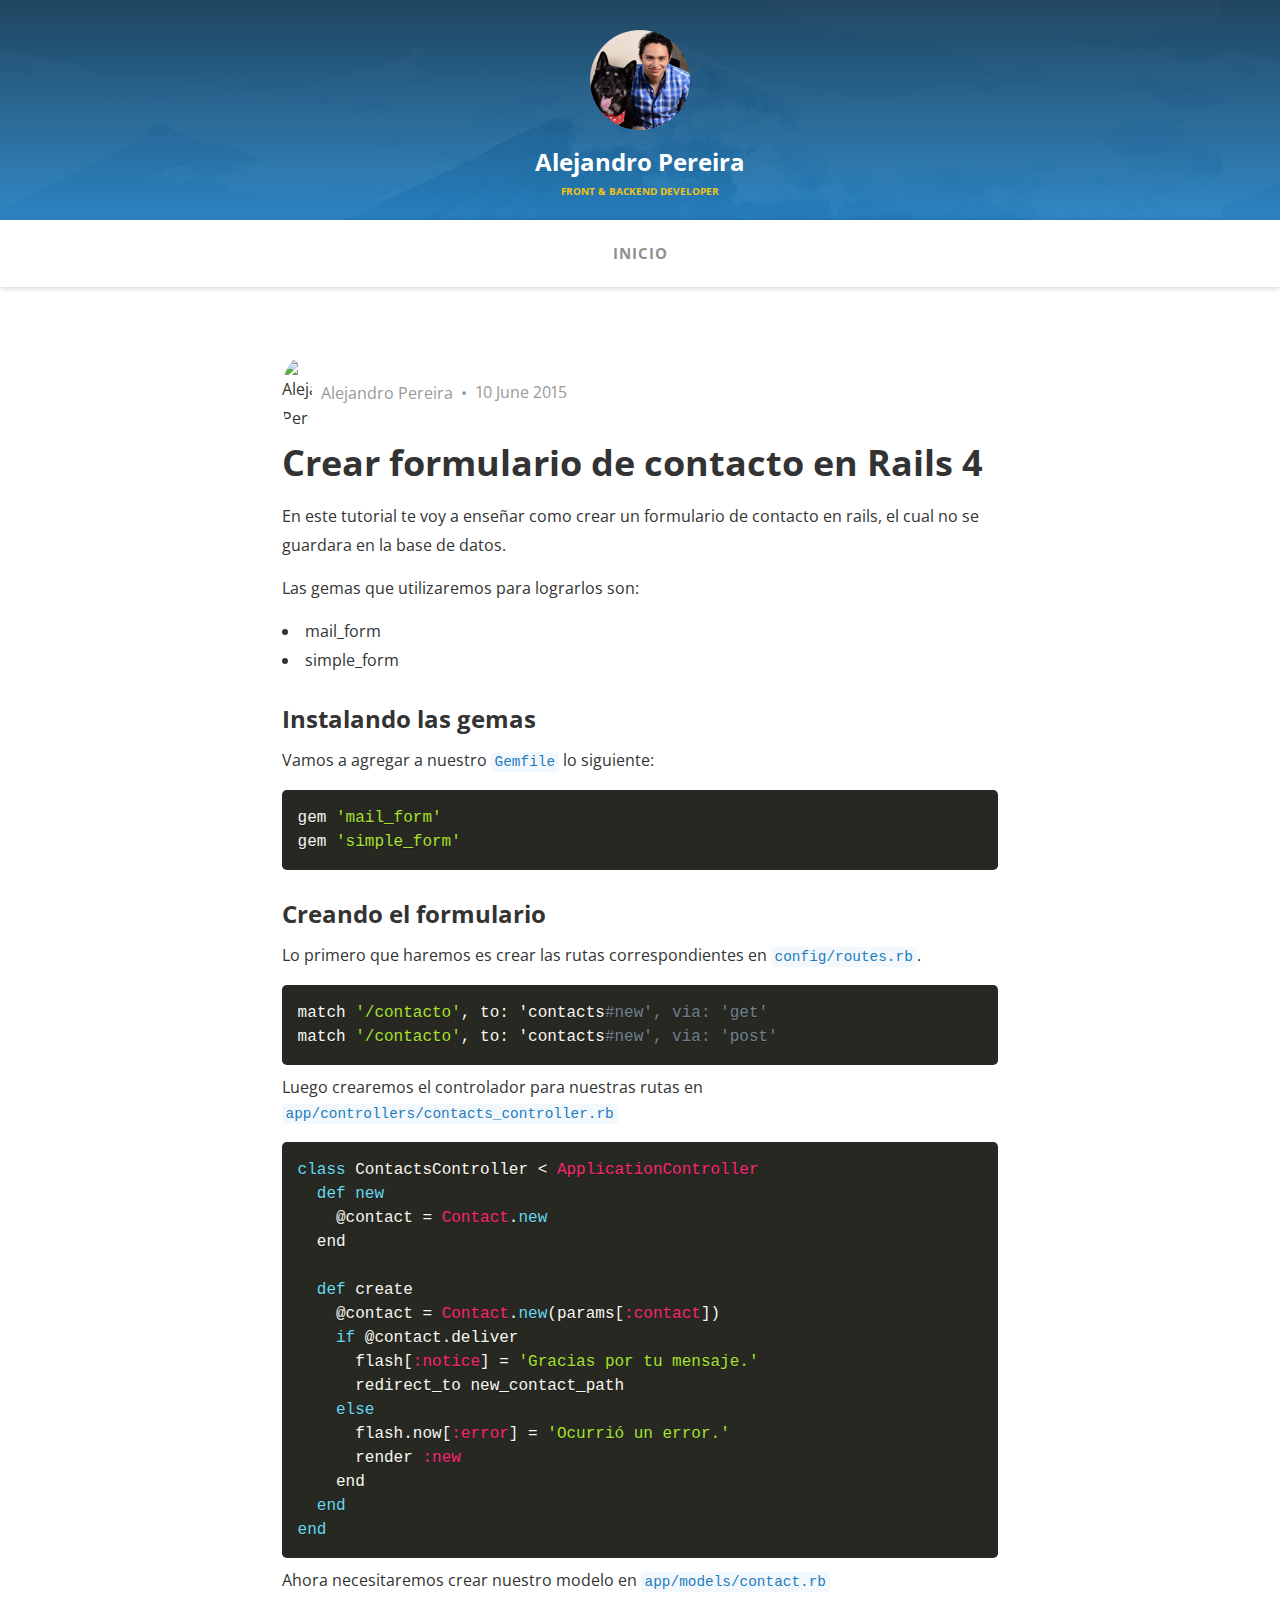
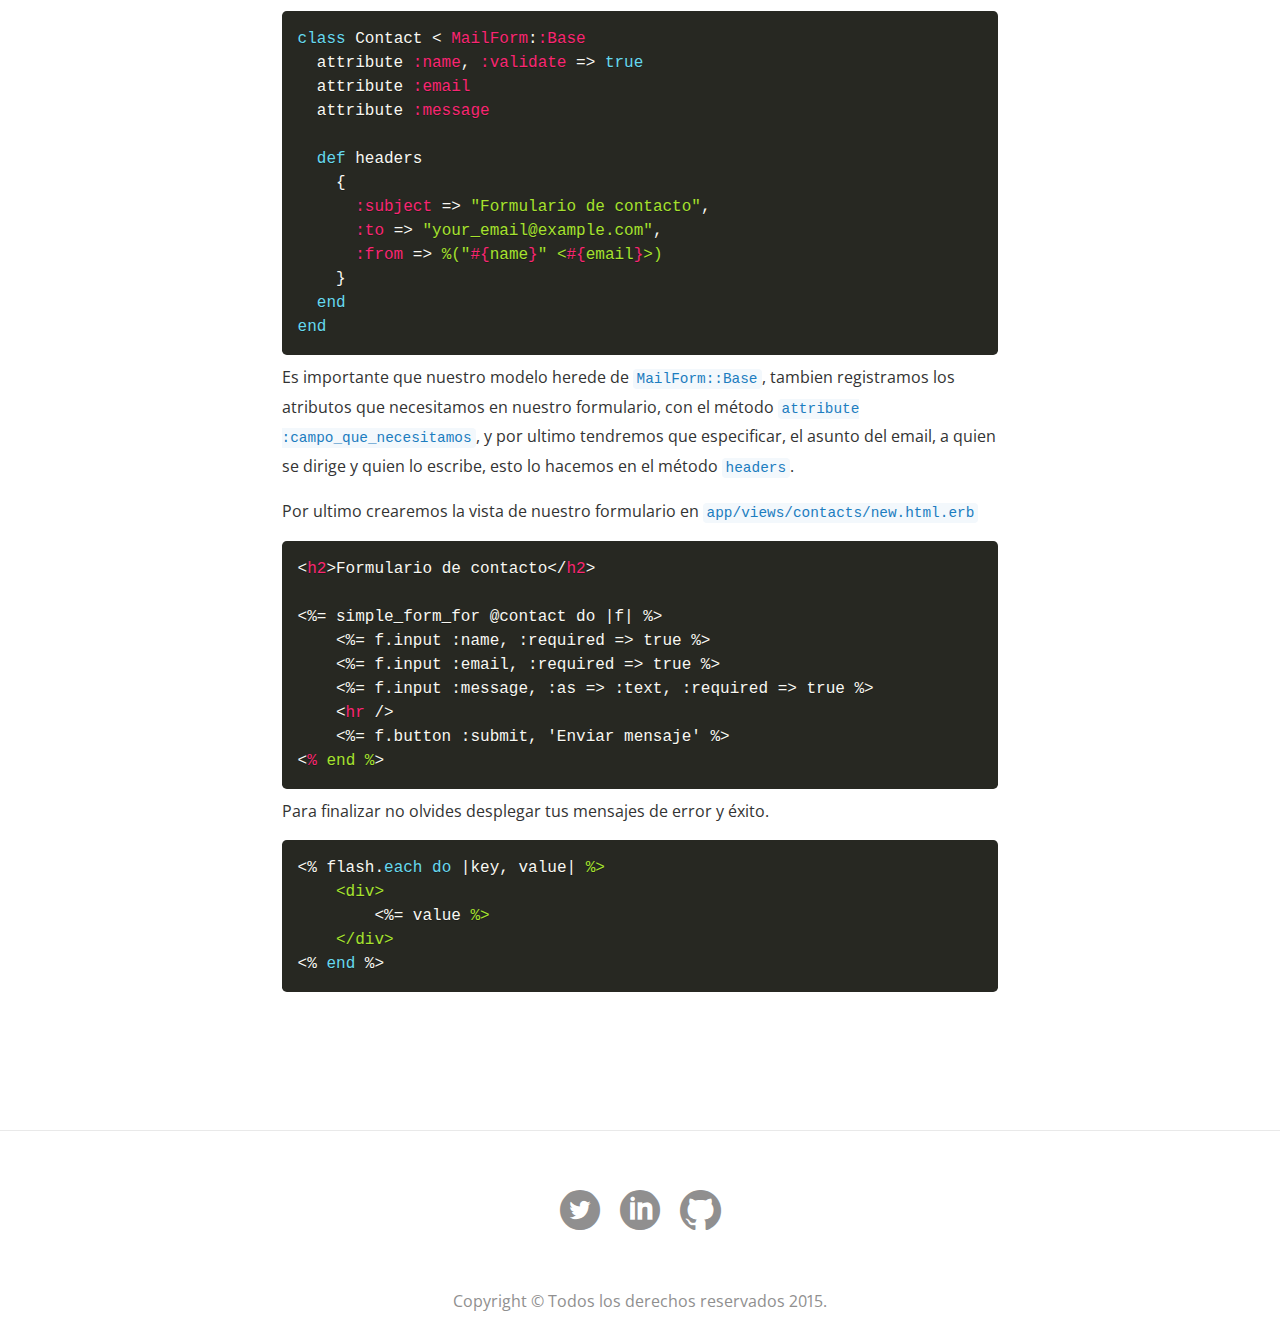
==== crear-formulario-de-contacto-en-rails-4/index.html @ 80028721 "Blog update at 2015-09-04 02:53:52" ====
<head>
    <meta charset="utf-8">
    <meta http-equiv="X-UA-Compatible" content="IE=edge">

    <title>Crear formulario de contacto en Rails 4</title>
    <meta name="description" content="">

    <meta name="HandheldFriendly" content="True">
    <meta name="viewport" content="width=device-width, initial-scale=1.0">

    <link rel="shortcut icon" href="../favicon.ico">

    <link rel="stylesheet" type="text/css" href="../assets/css/main.css?v=a84743a149">
    <link rel="stylesheet" type="text/css" href="../assets/css/prism.css?v=a84743a149">

    <link rel="canonical" href="index.html">
    
    <meta property="og:site_name" content="Alejandro Pereira">
    <meta property="og:type" content="article">
    <meta property="og:title" content="Crear formulario de contacto en Rails 4">
    <meta property="og:description" content="En este tutorial te voy a enseñar como crear un formulario de contacto en rails, el cual no se guardara en la base de datos. Las gemas que utilizaremos para lograrlos son: mail_form simple_form Instalando las gemas Vamos...">
    <meta property="og:url" content="http://localhost:2368/crear-formulario-de-contacto-en-rails-4/">
    <meta property="article:published_time" content="2015-06-11T04:10:00.000Z">
    <meta property="article:modified_time" content="2015-09-04T02:18:35.246Z">
    
    <meta name="twitter:card" content="summary">
    <meta name="twitter:title" content="Crear formulario de contacto en Rails 4">
    <meta name="twitter:description" content="En este tutorial te voy a enseñar como crear un formulario de contacto en rails, el cual no se guardara en la base de datos. Las gemas que utilizaremos para lograrlos son: mail_form simple_form Instalando las gemas Vamos...">
    <meta name="twitter:url" content="http://localhost:2368/crear-formulario-de-contacto-en-rails-4/">
    
    <script type="application/ld+json">
{
    "@context": "http://schema.org",
    "@type": "Article",
    "publisher": "Alejandro Pereira",
    "author": {
        "@type": "Person",
        "name": "Alejandro Pereira",
        "image": "//www.gravatar.com/avatar/776b1f52c07a47c254d36b75c7fceedc?s=250&d=mm&r=x",
        "url": "http://localhost:2368/author/alejandro",
        "sameAs": null,
        "description": null
    },
    "headline": "Crear formulario de contacto en Rails 4",
    "url": "http://localhost:2368/crear-formulario-de-contacto-en-rails-4/",
    "datePublished": "2015-06-11T04:10:00.000Z",
    "dateModified": "2015-09-04T02:18:35.246Z",
    "description": "En este tutorial te voy a enseñar como crear un formulario de contacto en rails, el cual no se guardara en la base de datos. Las gemas que utilizaremos para lograrlos son: mail_form simple_form Instalando las gemas Vamos..."
}
    </script>

    <meta name="generator" content="Ghost 0.6">
    <link rel="alternate" type="application/rss+xml" title="Alejandro Pereira" href="../rss/index.html">
</head>
<body class="post-template" no-cover>

	<header class="main-header">
    <div class="logo">
    <a href="../"><img class="round-img" src="../content/images/2015/09/profile-img-2.png" alt="Alejandro Pereira"></a>
      <a class="h3" href="../">Alejandro Pereira <span>Front &amp; Backend developer</span></a>
    </div>
    <nav class="main-nav">
  <a href="index.html#" id="toggle-menu" class="toggle-menu">Menu</a>
  <ul id="menu">
        <li class="nav-inicio" role="presentation"><a href="../">Inicio</a></li>
  </ul>
</nav>

	</header>

  <div class="container">
    

  <section class="posts">
    <article class="post post">
      <div class="post__meta">
            <figure class="post__author-img">
              <img class="round-img" src="http://www.gravatar.com/avatar/776b1f52c07a47c254d36b75c7fceedc?s=250&amp;d=mm&amp;r=x" alt="Alejandro Pereira">
            </figure>
          <a class="post__author" href="../author/alejandro/">Alejandro Pereira</a>
        <time class="post__date" datetime="2015-06-10">10 June 2015</time>
      </div>
      <h1>Crear formulario de contacto en Rails 4</h1>
      <p>En este tutorial te voy a enseñar como crear un formulario de contacto en rails, el cual no se guardara en la base de datos.</p>

<p>Las gemas que utilizaremos para lograrlos son:</p>

<ul>
<li>mail_form</li>
<li>simple_form</li>
</ul>

<h3 id="instalandolasgemas">Instalando las gemas</h3>

<p>Vamos a agregar a nuestro <code>Gemfile</code> lo siguiente:</p>

<pre><code class="language-ruby">gem 'mail_form'  
gem 'simple_form'  
</code></pre>

<h3 id="creandoelformulario">Creando el formulario</h3>

<p>Lo primero que haremos es crear las rutas correspondientes en <code>config/routes.rb</code>.</p>

<pre><code class="language-ruby">match '/contacto', to: 'contacts#new', via: 'get'  
match '/contacto', to: 'contacts#new', via: 'post'  
</code></pre>

<p>Luego crearemos el controlador para nuestras rutas en <code>app/controllers/contacts_controller.rb</code></p>

<pre><code class="language-ruby">class ContactsController &lt; ApplicationController  
  def new
    @contact = Contact.new
  end

  def create
    @contact = Contact.new(params[:contact])
    if @contact.deliver
      flash[:notice] = 'Gracias por tu mensaje.'
      redirect_to new_contact_path
    else
      flash.now[:error] = 'Ocurrió un error.'
      render :new
    end
  end
end  
</code></pre>

<p>Ahora necesitaremos crear nuestro modelo en <code>app/models/contact.rb</code></p>

<pre><code class="language-ruby">class Contact &lt; MailForm::Base  
  attribute :name, :validate =&gt; true
  attribute :email
  attribute :message

  def headers
    {
      :subject =&gt; "Formulario de contacto",
      :to =&gt; "your_email@example.com",
      :from =&gt; %("#{name}" &lt;#{email}&gt;)
    }
  end
end  
</code></pre>

<p>Es importante que nuestro modelo herede de <code>MailForm::Base</code>, tambien registramos los atributos que necesitamos en nuestro formulario, con el método <code>attribute :campo_que_necesitamos</code>, y por ultimo tendremos que especificar, el asunto del email, a quien se dirige y quien lo escribe, esto lo hacemos en el método <code>headers</code>.</p>

<p>Por ultimo crearemos la vista de nuestro formulario en <code>app/views/contacts/new.html.erb</code></p>

<pre><code class="language-markup">&lt;h2&gt;Formulario de contacto&lt;/h2&gt;

&lt;%= simple_form_for @contact do |f| %&gt;  
    &lt;%= f.input :name, :required =&gt; true %&gt;
    &lt;%= f.input :email, :required =&gt; true %&gt;
    &lt;%= f.input :message, :as =&gt; :text, :required =&gt; true %&gt;
    &lt;hr /&gt;
    &lt;%= f.button :submit, 'Enviar mensaje' %&gt;
&lt;% end %&gt;  
</code></pre>

<p>Para finalizar no olvides desplegar tus mensajes de error y éxito.</p>

<pre><code class="language-ruby">&lt;% flash.each do |key, value| %&gt;  
    &lt;div&gt;
        &lt;%= value %&gt;
    &lt;/div&gt;
&lt;% end %&gt;  
</code></pre>
    </article>
  </section>

  </div>

	<footer class="main-footer">
		<div class="container">
			<ul class="social-icons">
				<!-- <li> -->
				<!-- 	<a href="#" title="Facebook"> -->
				<!-- 		<i class="icon-facebook"></i> -->
				<!-- 	</a> -->
				<!-- </li> -->
				<li>
					<a href="https://twitter.com/alejandropere7" target="_blank" title="Twitter">
						<i class="icon-twitter"></i>
					</a>
				</li>
				<li>
					<a href="https://gt.linkedin.com/in/alejandropereiragt" target="_blank" title="Linkedin">
						<i class="icon-linkedin"></i>
					</a>
				</li>
				<li>
					<a href="https://github.com/alejandropereira" target="_blank" title="Github">
						<i class="icon-github"></i>
					</a>
				</li>
			</ul>
			<p class="copyright">
        Copyright © Todos los derechos reservados 2015.
			</p>
		</div>
	</footer>


  <script src="../public/jquery.js?v=a84743a149"></script>

  <script type="text/javascript" src="../assets/components/jquery/dist/jquery.js?v=a84743a149"></script>
  <script type="text/javascript" src="../assets/components/fitvids/jquery.fitvids.js?v=a84743a149"></script>
  <script type="text/javascript" src="../assets/components/FitText.js/jquery.fittext.js?v=a84743a149"></script>
  <script type="text/javascript" src="../assets/js/prism.js?v=a84743a149"></script>
  <script type="text/javascript" src="../assets/js/custom.js?v=a84743a149"></script>

</body>
---- assets/css/main.css ----
@charset "UTF-8";
@import url(http://fonts.googleapis.com/css?family=Open+Sans:400italic,400,700|Merriweather:400,700,400italic);
/*! normalize.css v3.0.3 | MIT License | github.com/necolas/normalize.css */
/**
 * 1. Set default font family to sans-serif.
 * 2. Prevent iOS and IE text size adjust after device orientation change,
 *    without disabling user zoom.
 */
html {
  font-family: sans-serif;
  /* 1 */
  -ms-text-size-adjust: 100%;
  /* 2 */
  -webkit-text-size-adjust: 100%;
  /* 2 */ }

/**
 * Remove default margin.
 */
body {
  margin: 0; }

/* HTML5 display definitions
   ========================================================================== */
/**
 * Correct `block` display not defined for any HTML5 element in IE 8/9.
 * Correct `block` display not defined for `details` or `summary` in IE 10/11
 * and Firefox.
 * Correct `block` display not defined for `main` in IE 11.
 */
article,
aside,
details,
figcaption,
figure,
footer,
header,
hgroup,
main,
menu,
nav,
section,
summary {
  display: block; }

/**
 * 1. Correct `inline-block` display not defined in IE 8/9.
 * 2. Normalize vertical alignment of `progress` in Chrome, Firefox, and Opera.
 */
audio,
canvas,
progress,
video {
  display: inline-block;
  /* 1 */
  vertical-align: baseline;
  /* 2 */ }

/**
 * Prevent modern browsers from displaying `audio` without controls.
 * Remove excess height in iOS 5 devices.
 */
audio:not([controls]) {
  display: none;
  height: 0; }

/**
 * Address `[hidden]` styling not present in IE 8/9/10.
 * Hide the `template` element in IE 8/9/10/11, Safari, and Firefox < 22.
 */
[hidden],
template {
  display: none; }

/* Links
   ========================================================================== */
/**
 * Remove the gray background color from active links in IE 10.
 */
a {
  background-color: transparent; }

/**
 * Improve readability of focused elements when they are also in an
 * active/hover state.
 */
a:active,
a:hover {
  outline: 0; }

/* Text-level semantics
   ========================================================================== */
/**
 * Address styling not present in IE 8/9/10/11, Safari, and Chrome.
 */
abbr[title] {
  border-bottom: 1px dotted; }

/**
 * Address style set to `bolder` in Firefox 4+, Safari, and Chrome.
 */
b,
strong {
  font-weight: bold; }

/**
 * Address styling not present in Safari and Chrome.
 */
dfn {
  font-style: italic; }

/**
 * Address variable `h1` font-size and margin within `section` and `article`
 * contexts in Firefox 4+, Safari, and Chrome.
 */
h1 {
  font-size: 2em;
  margin: 0.67em 0; }

/**
 * Address styling not present in IE 8/9.
 */
mark {
  background: #ff0;
  color: #000; }

/**
 * Address inconsistent and variable font size in all browsers.
 */
small {
  font-size: 80%; }

/**
 * Prevent `sub` and `sup` affecting `line-height` in all browsers.
 */
sub,
sup {
  font-size: 75%;
  line-height: 0;
  position: relative;
  vertical-align: baseline; }

sup {
  top: -0.5em; }

sub {
  bottom: -0.25em; }

/* Embedded content
   ========================================================================== */
/**
 * Remove border when inside `a` element in IE 8/9/10.
 */
img {
  border: 0; }

/**
 * Correct overflow not hidden in IE 9/10/11.
 */
svg:not(:root) {
  overflow: hidden; }

/* Grouping content
   ========================================================================== */
/**
 * Address margin not present in IE 8/9 and Safari.
 */
figure {
  margin: 1em 40px; }

/**
 * Address differences between Firefox and other browsers.
 */
hr {
  box-sizing: content-box;
  height: 0; }

/**
 * Contain overflow in all browsers.
 */
pre {
  overflow: auto; }

/**
 * Address odd `em`-unit font size rendering in all browsers.
 */
code,
kbd,
pre,
samp {
  font-family: monospace, monospace;
  font-size: 1em; }

code{
  padding: 2px 4px;
  font-size: 90%;
  color: #1c7dc0;
  background-color: rgba(28, 125, 192, 0.05);
  border-radius: 4px;
}

pre code{
  padding: 0;
  font-size: 100%;
  background-color: transparent;
  border-radius: 0px;
}
/* Forms
   ========================================================================== */
/**
 * Known limitation: by default, Chrome and Safari on OS X allow very limited
 * styling of `select`, unless a `border` property is set.
 */
/**
 * 1. Correct color not being inherited.
 *    Known issue: affects color of disabled elements.
 * 2. Correct font properties not being inherited.
 * 3. Address margins set differently in Firefox 4+, Safari, and Chrome.
 */
button,
input,
optgroup,
select,
textarea {
  color: inherit;
  /* 1 */
  font: inherit;
  /* 2 */
  margin: 0;
  /* 3 */ }

/**
 * Address `overflow` set to `hidden` in IE 8/9/10/11.
 */
button {
  overflow: visible; }

/**
 * Address inconsistent `text-transform` inheritance for `button` and `select`.
 * All other form control elements do not inherit `text-transform` values.
 * Correct `button` style inheritance in Firefox, IE 8/9/10/11, and Opera.
 * Correct `select` style inheritance in Firefox.
 */
button,
select {
  text-transform: none; }

/**
 * 1. Avoid the WebKit bug in Android 4.0.* where (2) destroys native `audio`
 *    and `video` controls.
 * 2. Correct inability to style clickable `input` types in iOS.
 * 3. Improve usability and consistency of cursor style between image-type
 *    `input` and others.
 */
button,
html input[type="button"], input[type="reset"],
input[type="submit"] {
  -webkit-appearance: button;
  /* 2 */
  cursor: pointer;
  /* 3 */ }

/**
 * Re-set default cursor for disabled elements.
 */
button[disabled],
html input[disabled] {
  cursor: default; }

/**
 * Remove inner padding and border in Firefox 4+.
 */
button::-moz-focus-inner,
input::-moz-focus-inner {
  border: 0;
  padding: 0; }

/**
 * Address Firefox 4+ setting `line-height` on `input` using `!important` in
 * the UA stylesheet.
 */
input {
  line-height: normal; }

/**
 * It's recommended that you don't attempt to style these elements.
 * Firefox's implementation doesn't respect box-sizing, padding, or width.
 *
 * 1. Address box sizing set to `content-box` in IE 8/9/10.
 * 2. Remove excess padding in IE 8/9/10.
 */
input[type="checkbox"],
input[type="radio"] {
  box-sizing: border-box;
  /* 1 */
  padding: 0;
  /* 2 */ }

/**
 * Fix the cursor style for Chrome's increment/decrement buttons. For certain
 * `font-size` values of the `input`, it causes the cursor style of the
 * decrement button to change from `default` to `text`.
 */
input[type="number"]::-webkit-inner-spin-button,
input[type="number"]::-webkit-outer-spin-button {
  height: auto; }

/**
 * 1. Address `appearance` set to `searchfield` in Safari and Chrome.
 * 2. Address `box-sizing` set to `border-box` in Safari and Chrome.
 */
input[type="search"] {
  -webkit-appearance: textfield;
  /* 1 */
  box-sizing: content-box;
  /* 2 */ }

/**
 * Remove inner padding and search cancel button in Safari and Chrome on OS X.
 * Safari (but not Chrome) clips the cancel button when the search input has
 * padding (and `textfield` appearance).
 */
input[type="search"]::-webkit-search-cancel-button,
input[type="search"]::-webkit-search-decoration {
  -webkit-appearance: none; }

/**
 * Define consistent border, margin, and padding.
 */
fieldset {
  border: 1px solid #c0c0c0;
  margin: 0 2px;
  padding: 0.35em 0.625em 0.75em; }

/**
 * 1. Correct `color` not being inherited in IE 8/9/10/11.
 * 2. Remove padding so people aren't caught out if they zero out fieldsets.
 */
legend {
  border: 0;
  /* 1 */
  padding: 0;
  /* 2 */ }

/**
 * Remove default vertical scrollbar in IE 8/9/10/11.
 */
textarea {
  overflow: auto; }

/**
 * Don't inherit the `font-weight` (applied by a rule above).
 * NOTE: the default cannot safely be changed in Chrome and Safari on OS X.
 */
optgroup {
  font-weight: bold; }

/* Tables
   ========================================================================== */
/**
 * Remove most spacing between table cells.
 */
table {
  border-collapse: collapse;
  border-spacing: 0; }

td,
th {
  padding: 0; }

html {
  box-sizing: border-box; }

*,
*::after,
*::before {
  box-sizing: inherit; }

button, input[type="button"], input[type="reset"], input[type="submit"],
button {
  -webkit-appearance: none;
  -moz-appearance: none;
  -ms-appearance: none;
  -o-appearance: none;
  appearance: none;
  -webkit-font-smoothing: antialiased;
  background-color: #477dca;
  border-radius: 3px;
  border: none;
  color: #fff;
  cursor: pointer;
  display: inline-block;
  font-family: "Open Sans", sans-serif;
  font-size: 1em;
  font-weight: 600;
  line-height: 1;
  padding: 0.75em 1em;
  text-decoration: none;
  user-select: none;
  vertical-align: middle;
  white-space: nowrap; }
  button:hover,
  button:focus, input[type="button"]:hover,
  input[type="button"]:focus, input[type="reset"]:hover,
  input[type="reset"]:focus, input[type="submit"]:hover,
  input[type="submit"]:focus,
  button:hover,
  button:focus {
    background-color: #2c5999;
    color: #fff; }
  button:disabled, input[type="button"]:disabled, input[type="reset"]:disabled, input[type="submit"]:disabled,
  button:disabled {
    cursor: not-allowed;
    opacity: 0.5; }

fieldset {
  background-color: #f7f7f7;
  border: 1px solid #ddd;
  margin: 0 0 0.9em;
  padding: 1.8em; }

input,
label,
select {
  display: block;
  font-family: "Open Sans", sans-serif;
  font-size: 1em; }

label {
  font-weight: 600;
  margin-bottom: 0.45em; }
  label.required::after {
    content: "*"; }
  label abbr {
    display: none; }

input[type="color"], input[type="date"], input[type="datetime"], input[type="datetime-local"], input[type="email"], input[type="month"], input[type="number"], input[type="password"], input[type="search"], input[type="tel"], input[type="text"], input[type="time"], input[type="url"], input[type="week"], textarea,
select[multiple=multiple],
textarea {
  background-color: #fff;
  border: 1px solid #ddd;
  border-radius: 3px;
  box-shadow: inset 0 1px 3px rgba(0, 0, 0, 0.06);
  box-sizing: border-box;
  font-family: "Open Sans", sans-serif;
  font-size: 1em;
  margin-bottom: 0.9em;
  padding: 0.6em;
  transition: border-color;
  width: 100%; }
  input[type="color"]:hover, input[type="date"]:hover, input[type="datetime"]:hover, input[type="datetime-local"]:hover, input[type="email"]:hover, input[type="month"]:hover, input[type="number"]:hover, input[type="password"]:hover, input[type="search"]:hover, input[type="tel"]:hover, input[type="text"]:hover, input[type="time"]:hover, input[type="url"]:hover, input[type="week"]:hover, textarea:hover,
  select[multiple=multiple]:hover,
  textarea:hover {
    border-color: #c4c4c4; }
  input[type="color"]:focus, input[type="date"]:focus, input[type="datetime"]:focus, input[type="datetime-local"]:focus, input[type="email"]:focus, input[type="month"]:focus, input[type="number"]:focus, input[type="password"]:focus, input[type="search"]:focus, input[type="tel"]:focus, input[type="text"]:focus, input[type="time"]:focus, input[type="url"]:focus, input[type="week"]:focus, textarea:focus,
  select[multiple=multiple]:focus,
  textarea:focus {
    border-color: #477dca;
    box-shadow: inset 0 1px 3px rgba(0, 0, 0, 0.06), 0 0 5px rgba(55, 112, 192, 0.7);
    outline: none; }

textarea {
  resize: vertical; }

input[type="search"] {
  -webkit-appearance: none;
  -moz-appearance: none;
  -ms-appearance: none;
  -o-appearance: none;
  appearance: none; }

input[type="checkbox"],
input[type="radio"] {
  display: inline;
  margin-right: 0.45em; }

input[type="file"] {
  padding-bottom: 0.9em;
  width: 100%; }

select {
  margin-bottom: 1.8em;
  max-width: 100%;
  width: auto; }

ul,
ol {
  list-style-type: none;
  margin: 0;
  padding: 0; }

dl {
  margin-bottom: 0.9em; }
  dl dt {
    font-weight: bold;
    margin-top: 0.9em; }
  dl dd {
    margin: 0; }

table {
  -webkit-font-feature-settings: "kern", "liga", "tnum";
  -moz-font-feature-settings: "kern", "liga", "tnum";
  -ms-font-feature-settings: "kern", "liga", "tnum";
  font-feature-settings: "kern", "liga", "tnum";
  border-collapse: collapse;
  margin: 0.9em 0;
  table-layout: fixed;
  width: 100%; }

th {
  border-bottom: 1px solid #b7b7b7;
  font-weight: 600;
  padding: 0.9em 0;
  text-align: left; }

td {
  border-bottom: 1px solid #ddd;
  padding: 0.9em 0; }

tr,
td,
th {
  vertical-align: middle; }

body {
  -webkit-font-feature-settings: "kern", "liga", "pnum";
  -moz-font-feature-settings: "kern", "liga", "pnum";
  -ms-font-feature-settings: "kern", "liga", "pnum";
  font-feature-settings: "kern", "liga", "pnum";
  -webkit-font-smoothing: antialiased;
  color: #333;
  font-family: "Open Sans", sans-serif;
  font-size: 1em;
  line-height: 1.8; }

h1,
h2,
h3,
h4,
h5,
h6 {
  font-family: "Open Sans", sans-serif;
  font-size: 1em;
  line-height: 1.2;
  margin: 30px 0 0.5em; }

h1, .h1 {
  font-size: 2.25em;
  margin-top: 10px; }

h2, .h2 {
  font-size: 1.875em; }

h3, .h3 {
  font-size: 1.5em; }

h4, .h4 {
  font-size: 1.25em; }

h5, .h5 {
  font-size: 1em; }

h6, .h6 {
  font-size: 0.875em; }

p {
  margin: 0 0 0.9em; }

a {
  color: #477dca;
  text-decoration: none;
  transition: color 0.1s linear; }
  a:active,
  a:focus,
  a:hover {
    color: #2c5999; }
  a:active,
  a:focus {
    outline: none; }

hr {
  border-bottom: 1px solid #ddd;
  border-left: none;
  border-right: none;
  border-top: none;
  margin: 1.8em 0; }

img,
picture {
  margin: 0;
  max-width: 100%; }

ul, ol {
  list-style-position: inside;
  margin: 0 0 1em; }

ul {
  list-style-type: disc; }

ul ul{
  list-style-type: circle;
  padding-left: 1em;
  margin-bottom: 0px;
}

ol {
  list-style-type: decimal; }

blockquote {
  padding: 10px 20px;
  margin: 25px 0;
  font-size: 1.125em;
  border-left: 5px solid #eee; }
  blockquote cite {
    font-style: italic;
    display: block;
    font-size: 80%;
    line-height: 1.42857143;
    color: #777; }
    blockquote cite:before {
      content: '\2014 \00A0'; }

html {
  height: 100%; }

.container {
  max-width: 68em;
  margin-left: auto;
  margin-right: auto; }
  .container::after {
    clear: both;
    content: "";
    display: table; }

.hero {
  float: left;
  display: block;
  margin-right: 2.35765%;
  width: 82.94039%;
  margin-left: 8.5298%; }
  .hero:last-child {
    margin-right: 0; }
  @media screen and (min-width: 720px) {
    .hero {
      float: left;
      display: block;
      margin-right: 2.35765%;
      width: 65.88078%;
      margin-left: 17.05961%; }
      .hero:last-child {
        margin-right: 0; } }

.copyright {
  float: left;
  display: block;
  margin-right: 2.35765%;
  width: 82.94039%;
  margin-left: 8.5298%; }
  .copyright:last-child {
    margin-right: 0; }

@font-face {
  font-family: 'icomoon';
  src: url("../fonts/icomoon.eot?-926gk3");
  src: url("../fonts/icomoon.eot?") format("embedded-opentype"), url("../fonts/icomoon.woff?-926gk3") format("woff"), url("../fonts/icomoon.ttf?-926gk3") format("truetype"), url("../fonts/icomoon.svg?-926gk3") format("svg");
  font-weight: normal;
  font-style: normal; }

[class^="icon-"], [class*=" icon-"] {
  font-family: 'icomoon';
  speak: none;
  font-style: normal;
  font-weight: normal;
  font-variant: normal;
  text-transform: none;
  line-height: 1;
  /* Better Font Rendering =========== */
  -webkit-font-smoothing: antialiased;
  -moz-osx-font-smoothing: grayscale; }

.icon-facebook:before {
  content: "\e600"; }

.icon-github:before {
  content: "\e601"; }

.icon-linkedin:before {
  content: "\e602"; }

.icon-skype:before {
  content: "\e603"; }

.icon-twitter:before {
  content: "\e604"; }

body.home {
  background: url("../images/home-bg.png"), -webkit-linear-gradient(#0c3551, #1c7dc0);
  background: url("../images/home-bg.png"), linear-gradient(#0c3551, #1c7dc0);
  background-size: cover;
  background-attachment: fixed;
  padding-top: 30px;
  height: 100%; }

.round-img {
  border-radius: 50%; }

a {
  color: #1c7dc0; }
  a:hover {
    color: #0c3551; }

.logo {
  padding: 20px 0;
  background: url("../images/home-bg.png"), -webkit-linear-gradient(#0c3551, #1c7dc0);
  background: url("../images/home-bg.png"), linear-gradient(#0c3551, #1c7dc0);
  text-align: center; }
  .home .logo {
    display: none; }
  .logo img {
    display: block;
    margin: 10px auto;
    width: 100px; }
  .logo a {
    color: white;
    font-weight: bold; }
    .logo a span {
      color: #f1c40f;
      display: block;
      font-size: 0.4em;
      text-transform: uppercase; }

.main-header {
  margin-bottom: 50px; }
  .home .main-header {
    margin-bottom: 0; }

@media screen and (min-width: 720px) {
  .main-nav {
    padding: 20px 0;
    box-shadow: 0px 1px 6px rgba(0, 0, 0, 0.2); } }

.main-nav ul {
  background: rgba(0, 0, 0, 0.7);
  display: none;
  position: absolute;
  right: 20px;
  text-align: left;
  top: 65px;
  width: 200px;
  margin: 0; }
  @media screen and (min-width: 720px) {
    .main-nav ul {
      background: none;
      display: block;
      text-align: center;
      position: static;
      width: auto; } }

.main-nav .toggle-menu {
  cursor: pointer;
  position: absolute;
  right: 20px;
  top: 20px;
  padding: 0; }
  .main-nav .toggle-menu:before {
    content: '\2630';
    font-size: 25px;
    margin-right: 5px;
    position: relative;
    top: 2px; }
  @media screen and (min-width: 720px) {
    .main-nav .toggle-menu {
      display: none; } }

.home .main-nav {
  box-shadow: none; }

.main-nav li {
  display: block; }
  @media screen and (min-width: 720px) {
    .main-nav li {
      display: inline-block;
      padding: 0 20px; } }
  .main-nav li.current a {
    color: #1c7dc0; }
  .home .main-nav li.current a {
    color: #f1c40f; }

.main-nav a {
  color: white;
  padding: 15px;
  display: block;
  font-size: 0.9375em;
  letter-spacing: 1px;
  font-weight: bold;
  text-transform: uppercase; }
  .main-nav a:hover {
    color: #f1c40f; }
  @media screen and (min-width: 720px) {
    .main-nav a {
      padding: 0;
      color: #908f8f; }
      .main-nav a:hover {
        color: #1c7dc0; } }
  .home .main-nav a {
    color: white; }
    .home .main-nav a:hover {
      color: #f1c40f; }

.hero {
  margin-top: 40px;
  text-align: center;
  border-bottom: 1px solid rgba(255, 255, 255, 0.2);
  padding-bottom: 20px; }
  .hero__title {
    color: white;
    font-size: 80px;
    font-weight: bold;
    margin-bottom: 0.3em; }
  .hero__text {
    color: white;
    font-size: 1.25em;
    line-height: 1.7; }
    .hero__text strong {
      color: #f1c40f; }

.posts {
  max-width: 68em;
  margin-left: auto;
  margin-right: auto; }
  .posts::after {
    clear: both;
    content: "";
    display: table; }

.post {
  float: left;
  display: block;
  margin-right: 2.35765%;
  width: 82.94039%;
  margin-left: 8.5298%;
  border-bottom: 1px solid #e9e9e9;
  padding-bottom: 40px;
  margin-bottom: 40px; }
  .post:last-child {
    margin-right: 0; }
  @media screen and (min-width: 720px) {
    .post {
      float: left;
      display: block;
      margin-right: 2.35765%;
      width: 65.88078%;
      margin-left: 17.05961%; }
      .post:last-child {
        margin-right: 0; } }
  .post:last-child {
    border-bottom: none; }
  .post__video {
    margin: 0 0 30px 0; }
  .post__image {
    margin: 0 0 30px 0;
    height: 300px;
    overflow: hidden;
    width: 100%; }
  .post__link {
    float: right; }
  .post__meta {
    margin-top: 20px; }
  .post__author {
    color: #999;
    margin-right: 5px; }
    .post__author:after {
      content: "•";
      margin: 0 0 0 8px; }
    .post__author-img {
      margin: 0 5px 0 0;
      display: inline-block;
      position: relative;
      top: 2px;
      vertical-align: middle;
      width: 30px; }
    .post__author:hover {
      color: #333; }
  .post__date {
    color: #999; }

.pagination {
  float: left;
  display: block;
  margin-right: 2.35765%;
  width: 65.88078%;
  margin-left: 17.05961%;
  text-align: center;
  position: relative;
  padding-bottom: 50px; }
  .pagination:last-child {
    margin-right: 0; }
  .pagination span {
    color: #999;
    position: relative;
    top: 10px; }
  .pagination a {
    border-radius: 20px;
    border: 1px solid #e9e9e9;
    color: #1c7dc0;
    padding: 8px 15px;
    transition: all 300ms;
    position: absolute; }
    .pagination a.newer-posts {
      left: 0; }
    .pagination a.older-posts {
      right: 0; }
    .pagination a:hover {
      border-color: #1c7dc0;
      color: #1c7dc0; }

.main-footer {
  border-top: 1px solid #e9e9e9;
  margin-top: 50px;
  padding-top: 40px; }
  .home .main-footer {
    border: none; }
  .main-footer .social-icons {
    padding-top: 20px;
    text-align: center;
    margin-bottom: 30px; }
    .home .main-footer .social-icons {
      margin-bottom: 0; }
    .main-footer .social-icons li {
      display: inline-block;
      margin: 0 8px; }
    .main-footer .social-icons a {
      color: #908f8f;
      font-size: 2.5em; }
      .main-footer .social-icons a:hover {
        color: #1c7dc0; }
      .home .main-footer .social-icons a {
        color: white; }
  .main-footer .copyright {
    color: #908f8f;
    padding: 20px 0;
    text-align: center; }
    .home .main-footer .copyright {
      color: white; }
---- assets/css/prism.css ----
/* http://prismjs.com/download.html?themes=prism-okaidia&languages=markup+css+clike+javascript+coffeescript+css-extras+git+haml+handlebars+jade+php+php-extras+python+jsx+ruby+sass+scss+yaml */
/**
 * okaidia theme for JavaScript, CSS and HTML
 * Loosely based on Monokai textmate theme by http://www.monokai.nl/
 * @author ocodia
 */

code[class*="language-"],
pre[class*="language-"] {
	color: #f8f8f2;
	text-shadow: 0 1px rgba(0, 0, 0, 0.3);
	font-family: Consolas, Monaco, 'Andale Mono', 'Ubuntu Mono', monospace;
	direction: ltr;
	text-align: left;
	white-space: pre;
	word-spacing: normal;
	word-break: normal;
	word-wrap: normal;
	line-height: 1.5;

	-moz-tab-size: 4;
	-o-tab-size: 4;
	tab-size: 4;

	-webkit-hyphens: none;
	-moz-hyphens: none;
	-ms-hyphens: none;
	hyphens: none;
}

/* Code blocks */
pre[class*="language-"] {
	padding: 1em;
	margin: .5em 0;
	overflow: auto;
	border-radius: 0.3em;
}

:not(pre) > code[class*="language-"],
pre[class*="language-"] {
	background: #272822;
}

/* Inline code */
:not(pre) > code[class*="language-"] {
	padding: .1em;
	border-radius: .3em;
}

.token.comment,
.token.prolog,
.token.doctype,
.token.cdata {
	color: slategray;
}

.token.punctuation {
	color: #f8f8f2;
}

.namespace {
	opacity: .7;
}

.token.property,
.token.tag,
.token.constant,
.token.symbol,
.token.deleted {
	color: #f92672;
}

.token.boolean,
.token.number {
	color: #ae81ff;
}

.token.selector,
.token.attr-name,
.token.string,
.token.char,
.token.builtin,
.token.inserted {
	color: #a6e22e;
}

.token.operator,
.token.entity,
.token.url,
.language-css .token.string,
.style .token.string,
.token.variable {
	color: #f8f8f2;
}

.token.atrule,
.token.attr-value,
.token.function {
	color: #e6db74;
}

.token.keyword {
	color: #66d9ef;
}

.token.regex,
.token.important {
	color: #fd971f;
}

.token.important,
.token.bold {
	font-weight: bold;
}
.token.italic {
	font-style: italic;
}

.token.entity {
	cursor: help;
}
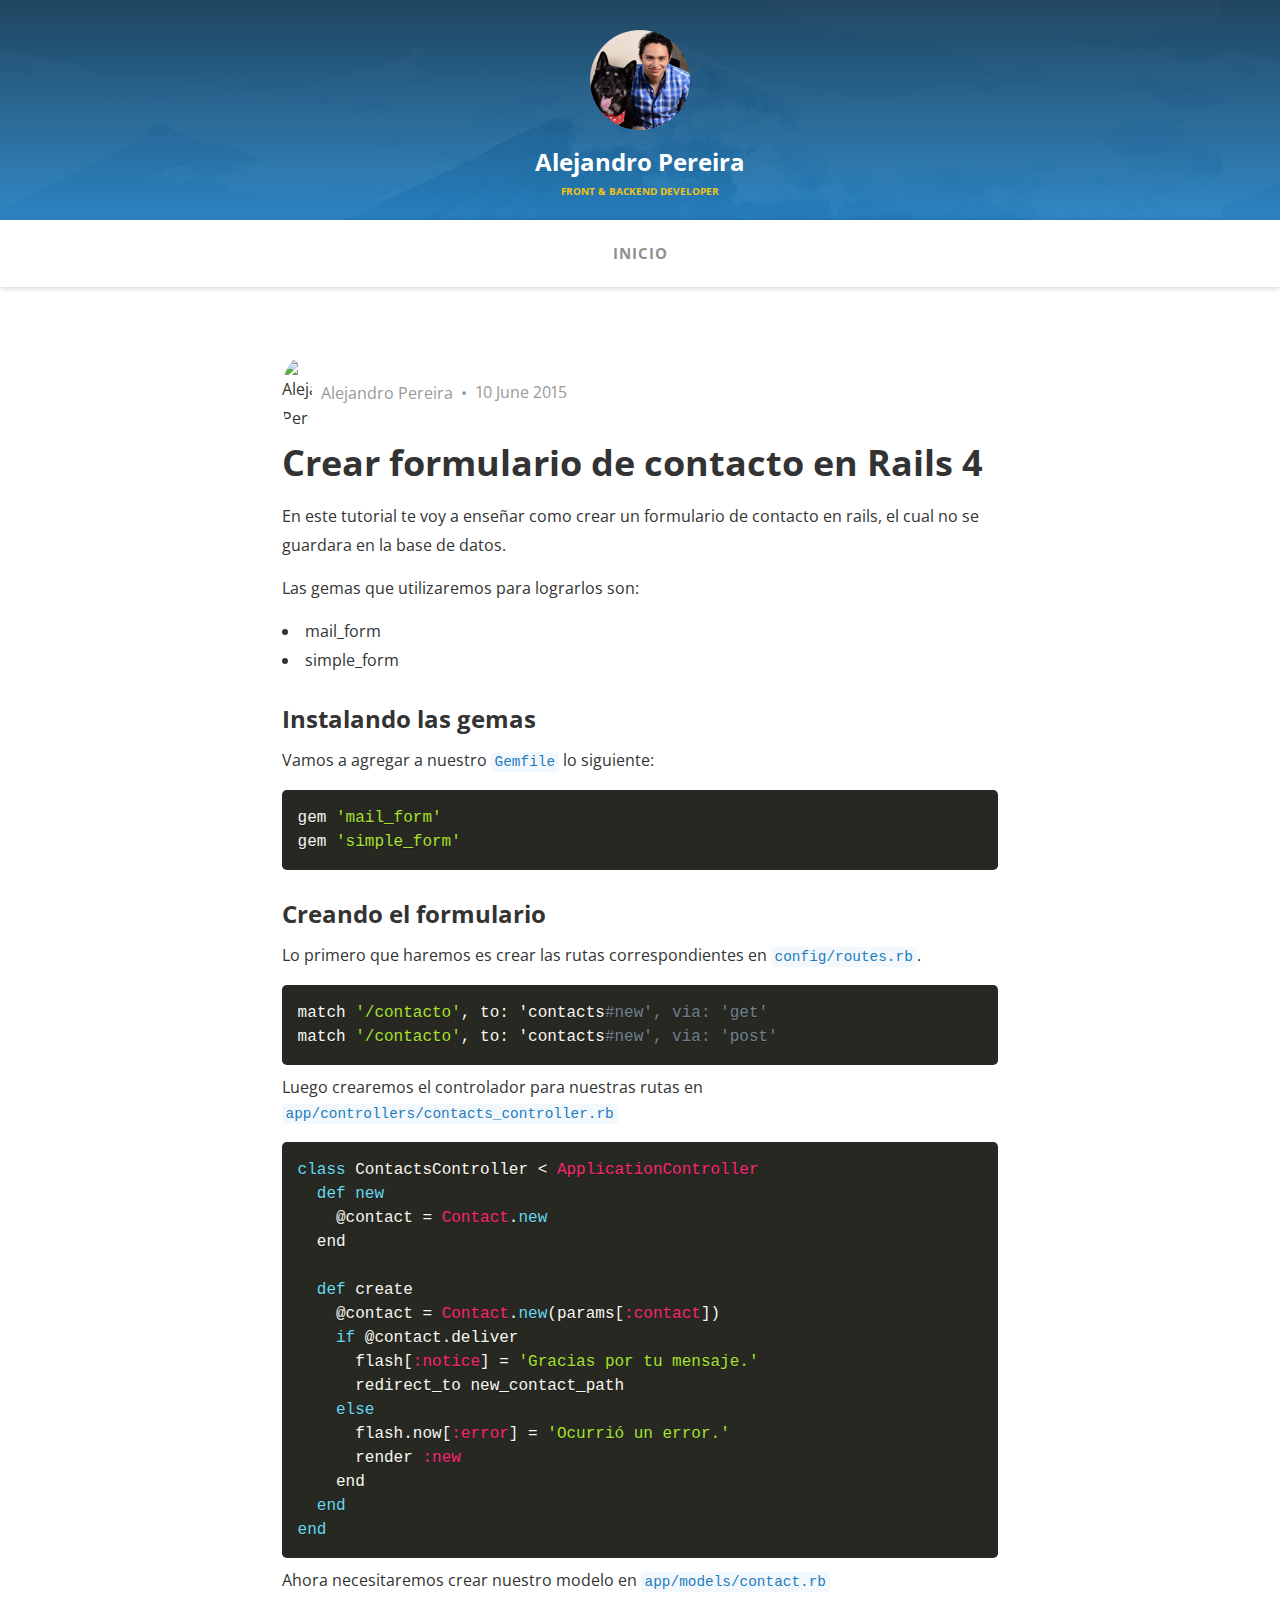
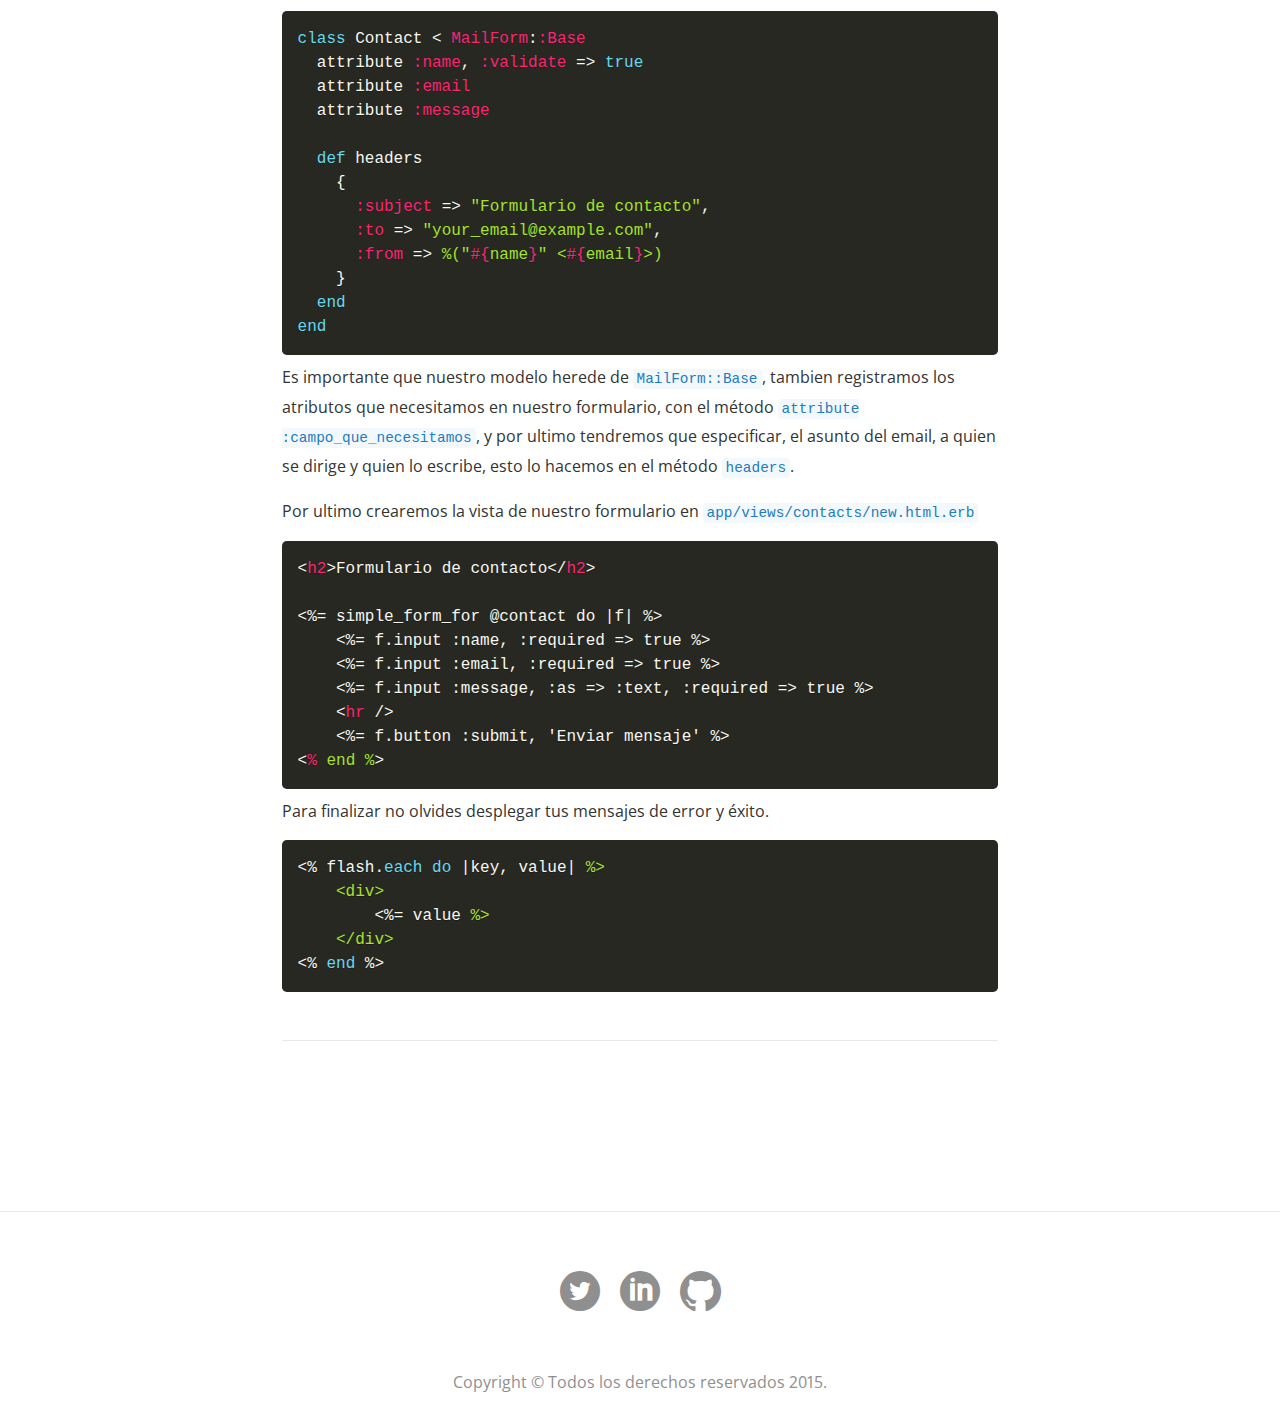
==== commit 51d01b74: "Blog update at 2015-09-09 22:33:51" ====
--- a/crear-formulario-de-contacto-en-rails-4/index.html
+++ b/crear-formulario-de-contacto-en-rails-4/index.html
@@ -9,10 +9,10 @@
     <meta name="HandheldFriendly" content="True">
     <meta name="viewport" content="width=device-width, initial-scale=1.0">
 
-    <link rel="shortcut icon" href="../favicon.ico">
-
-    <link rel="stylesheet" type="text/css" href="../assets/css/main.css?v=a84743a149">
-    <link rel="stylesheet" type="text/css" href="../assets/css/prism.css?v=a84743a149">
+    <link rel="shortcut icon" href="../assets/favicon.ico">
+
+    <link rel="stylesheet" type="text/css" href="../assets/css/main.css?v=baaea9d1d4">
+    <link rel="stylesheet" type="text/css" href="../assets/css/prism.css?v=baaea9d1d4">
 
     <link rel="canonical" href="index.html">
     
@@ -73,7 +73,7 @@
     
 
   <section class="posts">
-    <article class="post post">
+    <article class="post">
       <div class="post__meta">
             <figure class="post__author-img">
               <img class="round-img" src="http://www.gravatar.com/avatar/776b1f52c07a47c254d36b75c7fceedc?s=250&amp;d=mm&amp;r=x" alt="Alejandro Pereira">
@@ -168,6 +168,9 @@
 &lt;% end %&gt;  
 </code></pre>
     </article>
+    <div class="post">
+      <div id="disqus_thread"></div>
+    </div>
   </section>
 
   </div>
@@ -203,12 +206,34 @@
 	</footer>
 
 
-  <script src="../public/jquery.js?v=a84743a149"></script>
-
-  <script type="text/javascript" src="../assets/components/jquery/dist/jquery.js?v=a84743a149"></script>
-  <script type="text/javascript" src="../assets/components/fitvids/jquery.fitvids.js?v=a84743a149"></script>
-  <script type="text/javascript" src="../assets/components/FitText.js/jquery.fittext.js?v=a84743a149"></script>
-  <script type="text/javascript" src="../assets/js/prism.js?v=a84743a149"></script>
-  <script type="text/javascript" src="../assets/js/custom.js?v=a84743a149"></script>
+  <script src="../public/jquery.js?v=baaea9d1d4"></script> <script>
+  (function(i,s,o,g,r,a,m){i['GoogleAnalyticsObject']=r;i[r]=i[r]||function(){
+  (i[r].q=i[r].q||[]).push(arguments)},i[r].l=1*new Date();a=s.createElement(o),
+  m=s.getElementsByTagName(o)[0];a.async=1;a.src=g;m.parentNode.insertBefore(a,m)
+  })(window,document,'script','//www.google-analytics.com/analytics.js','ga');
+
+  ga('create', 'UA-67412901-1', 'auto');
+  ga('send', 'pageview');
+
+</script>
+
+<script type="text/javascript">
+    /* * * CONFIGURATION VARIABLES * * */
+    var disqus_shortname = 'alejandropereira';
+    
+    /* * * DON'T EDIT BELOW THIS LINE * * */
+    (function() {
+        var dsq = document.createElement('script'); dsq.type = 'text/javascript'; dsq.async = true;
+        dsq.src = '//' + disqus_shortname + '.disqus.com/embed.js';
+        (document.getElementsByTagName('head')[0] || document.getElementsByTagName('body')[0]).appendChild(dsq);
+    })();
+</script>
+<noscript>Please enable JavaScript to view the <a href="https://disqus.com/?ref_noscript" rel="nofollow">comments powered by Disqus.</a></noscript>
+
+  <script type="text/javascript" src="../assets/components/jquery/dist/jquery.js?v=baaea9d1d4"></script>
+  <script type="text/javascript" src="../assets/components/fitvids/jquery.fitvids.js?v=baaea9d1d4"></script>
+  <script type="text/javascript" src="../assets/components/FitText.js/jquery.fittext.js?v=baaea9d1d4"></script>
+  <script type="text/javascript" src="../assets/js/prism.js?v=baaea9d1d4"></script>
+  <script type="text/javascript" src="../assets/js/custom.js?v=baaea9d1d4"></script>
 
 </body>
